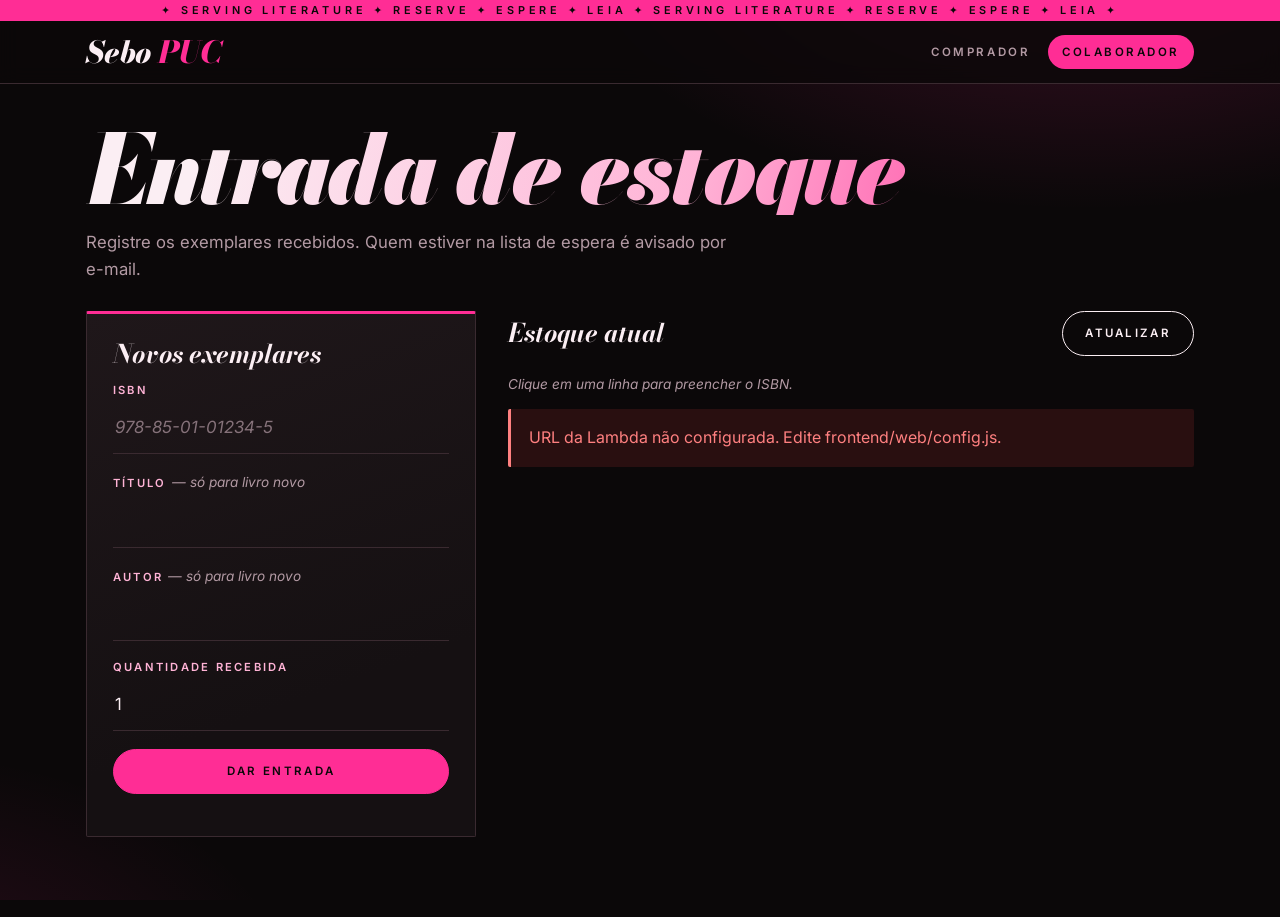
==== frontend/web/colaborador.html @ 69d96991 "frontend divonico" ====
<!doctype html>
<html lang="pt-BR">
<head>
  <meta charset="utf-8">
  <meta name="viewport" content="width=device-width, initial-scale=1">
  <title>Sebo PUC — Colaborador</title>
  <link rel="stylesheet" href="style.css">
</head>
<body>
  <header class="topo">
    <div class="topo-in">
      <a class="marca" href="index.html">Sebo <span>PUC</span></a>
      <nav class="nav">
        <a href="comprador.html">Comprador</a>
        <a class="ativo" href="colaborador.html">Colaborador</a>
      </nav>
    </div>
  </header>

  <main>
    <h1>Entrada de estoque</h1>
    <p class="sub">Registre os exemplares recebidos. Quem estiver na lista de espera é avisado por e-mail.</p>

    <div class="colunas">
      <section class="painel">
        <h2>Novos exemplares</h2>
        <form id="form-entrada">
          <div class="campo">
            <label for="isbn">ISBN</label>
            <input type="text" id="isbn" required placeholder="978-85-01-01234-5">
          </div>
          <div class="campo">
            <label for="titulo">Título <span class="dica">— só para livro novo</span></label>
            <input type="text" id="titulo">
          </div>
          <div class="campo">
            <label for="autor">Autor <span class="dica">— só para livro novo</span></label>
            <input type="text" id="autor">
          </div>
          <div class="campo">
            <label for="quantidade">Quantidade recebida</label>
            <input type="number" id="quantidade" min="1" step="1" value="1" required>
          </div>
          <button class="btn btn-pri" type="submit" id="enviar" style="width:100%">Dar entrada</button>
        </form>
        <div id="resultado" style="margin-top:16px"></div>
      </section>

      <section>
        <div class="barra" style="align-items:center">
          <h2 style="margin:0; flex:1">Estoque atual</h2>
          <button class="btn" id="atualizar" type="button">Atualizar</button>
        </div>
        <p class="dica" style="margin-top:-10px">Clique em uma linha para preencher o ISBN.</p>
        <div id="estado"></div>
        <div class="painel tabela-wrap" id="tabela-painel" hidden>
          <table>
            <thead>
              <tr><th>ISBN</th><th>Título</th><th>Autor</th><th class="num">Estoque</th></tr>
            </thead>
            <tbody id="tabela"></tbody>
          </table>
        </div>
      </section>
    </div>
  </main>

  <script src="config.js"></script>
  <script src="api.js"></script>
  <script>
    const form = document.getElementById("form-entrada");
    const btnEnviar = document.getElementById("enviar");
    const resultado = document.getElementById("resultado");
    const estado = document.getElementById("estado");
    const tabela = document.getElementById("tabela");
    const tabelaPainel = document.getElementById("tabela-painel");

    async function carregar() {
      estado.innerHTML = `<p class="vazio">Carregando…</p>`;
      try {
        const livros = await listarLivros() || [];
        if (!livros.length) {
          tabelaPainel.hidden = true;
          estado.innerHTML = `<p class="vazio">Nenhum livro cadastrado ainda.</p>`;
          return;
        }
        estado.innerHTML = "";
        tabelaPainel.hidden = false;
        tabela.innerHTML = livros.map(l => {
          const qtd = parseInt(l.estoque, 10) || 0;
          return `
            <tr data-isbn="${esc(l.isbn)}">
              <td>${esc(l.isbn)}</td>
              <td>${esc(l.titulo)}</td>
              <td>${esc(l.autor)}</td>
              <td class="num"><span class="selo ${qtd > 0 ? "selo-ok" : "selo-sem"}">${qtd}</span></td>
            </tr>`;
        }).join("");
      } catch (e) {
        tabelaPainel.hidden = true;
        estado.innerHTML = `<div class="aviso aviso-err">${esc(e.message)}</div>`;
      }
    }

    tabela.addEventListener("click", ev => {
      const tr = ev.target.closest("tr[data-isbn]");
      if (!tr) return;
      document.getElementById("isbn").value = tr.dataset.isbn;
      document.getElementById("titulo").value = "";
      document.getElementById("autor").value = "";
      document.getElementById("quantidade").focus();
    });

    form.addEventListener("submit", async ev => {
      ev.preventDefault();
      const dados = {
        isbn: document.getElementById("isbn").value.trim(),
        titulo: document.getElementById("titulo").value.trim(),
        autor: document.getElementById("autor").value.trim(),
        quantidade: parseInt(document.getElementById("quantidade").value, 10) || 1,
      };
      btnEnviar.disabled = true;
      btnEnviar.textContent = "Enviando…";
      resultado.innerHTML = "";
      try {
        const r = await darEntrada(dados);
        const avisados = r.clientesAvisados || [];
        resultado.innerHTML = `
          <div class="aviso aviso-ok">
            <strong>${esc(r.titulo || r.isbn)}</strong><br>
            Estoque disponível: <strong>${esc(r.estoqueApos)}</strong>
            ${avisados.length
              ? `<div style="margin-top:8px">Clientes avisados por e-mail:</div>
                 <ul class="lista-avisados">${avisados.map(e => `<li>${esc(e)}</li>`).join("")}</ul>`
              : `<div style="margin-top:8px">Ninguém na lista de espera.</div>`}
          </div>`;
        form.reset();
        carregar();
      } catch (e) {
        resultado.innerHTML = `<div class="aviso aviso-err">${esc(e.message)}</div>`;
      } finally {
        btnEnviar.disabled = false;
        btnEnviar.textContent = "Dar entrada";
      }
    });

    document.getElementById("atualizar").addEventListener("click", carregar);
    carregar();
  </script>
</body>
</html>
---- frontend/web/style.css ----
/* sebo puc: editorial de moda e ballroom. preto profundo, rosa-choque, didone itálica, pose. */
@import url("https://fonts.googleapis.com/css2?family=Bodoni+Moda:ital,opsz,wght@0,6..96,400..900;1,6..96,400..900&family=Inter:wght@400;500;600&display=swap");

:root {
  --bg: #0b0809;
  --surface: #151012;
  --surface-2: #1f171a;
  --text: #fbeef3;
  --muted: #b39aa4;
  --border: #3a2a30;
  --accent: #ff2d95;
  --accent-2: #ffb3d6;
  --accent-text: #0b0809;
  --ok-bg: rgba(255, 45, 149, .12);  --ok-fg: #ff7ab8;
  --warn-bg: rgba(255, 255, 255, .06); --warn-fg: #cdb7c0;
  --err-bg: rgba(255, 64, 64, .12);  --err-fg: #ff8080;
  --glow: 0 0 0 1px var(--accent), 0 18px 50px -12px rgba(255, 45, 149, .55);
  --radius: 2px;
  --display: "Bodoni Moda", Didot, "Bodoni 72", "Playfair Display", Georgia, serif;
  --sans: Inter, system-ui, -apple-system, "Segoe UI", Roboto, sans-serif;
  color-scheme: dark;
}

* { box-sizing: border-box; }

body {
  margin: 0;
  min-height: 100vh;
  color: var(--text);
  font: 16px/1.6 var(--sans);
  background:
    radial-gradient(900px 500px at 85% -10%, rgba(255, 45, 149, .22), transparent 60%),
    radial-gradient(700px 400px at -10% 110%, rgba(255, 45, 149, .12), transparent 60%),
    var(--bg);
  background-attachment: fixed;
}

::selection { background: var(--accent); color: var(--accent-text); }

a { color: var(--accent); }

/* ---------- topo ---------- */
.topo {
  position: sticky;
  top: 0;
  z-index: 5;
  background: rgba(11, 8, 9, .82);
  backdrop-filter: blur(10px);
  border-bottom: 1px solid var(--border);
}
.topo::before {
  content: "✦ serving literature ✦ reserve ✦ espere ✦ leia ✦ serving literature ✦ reserve ✦ espere ✦ leia ✦";
  display: block;
  overflow: hidden;
  white-space: nowrap;
  text-align: center;
  padding: 5px 0;
  background: var(--accent);
  color: var(--accent-text);
  font: 600 .68rem/1 var(--sans);
  letter-spacing: .35em;
  text-transform: uppercase;
}
.topo-in {
  max-width: 1140px;
  margin: 0 auto;
  padding: 14px 16px;
  display: flex;
  align-items: center;
  gap: 16px;
  flex-wrap: wrap;
}
.marca {
  font-family: var(--display);
  font-style: italic;
  font-weight: 800;
  font-size: 1.9rem;
  line-height: 1;
  letter-spacing: -.02em;
  color: var(--text);
  text-decoration: none;
}
.marca span { color: var(--accent); }
.nav { display: flex; gap: 4px; margin-left: auto; }
.nav a {
  padding: 8px 14px;
  border-radius: 999px;
  color: var(--muted);
  text-decoration: none;
  font-size: .72rem;
  font-weight: 600;
  letter-spacing: .22em;
  text-transform: uppercase;
  transition: color .15s, background .15s;
}
.nav a:hover { color: var(--text); background: var(--surface-2); }
.nav a.ativo { background: var(--accent); color: var(--accent-text); }

main {
  max-width: 1140px;
  margin: 0 auto;
  padding: 40px 16px 80px;
}

h1 {
  font-family: var(--display);
  font-style: italic;
  font-weight: 900;
  font-size: clamp(2.8rem, 9vw, 6rem);
  line-height: .95;
  letter-spacing: -.035em;
  margin: 0 0 14px;
  background: linear-gradient(100deg, var(--text) 10%, var(--accent-2) 55%, var(--accent) 95%);
  -webkit-background-clip: text;
  background-clip: text;
  color: transparent;
}
h2 {
  font-family: var(--display);
  font-style: italic;
  font-weight: 700;
  font-size: 1.6rem;
  line-height: 1.1;
  margin: 0 0 14px;
}
.sub {
  color: var(--muted);
  margin: 0 0 28px;
  max-width: 60ch;
  font-size: 1.05rem;
}

/* ---------- controles ---------- */
.barra {
  display: flex;
  gap: 12px;
  margin-bottom: 28px;
  flex-wrap: wrap;
  align-items: center;
}
.barra input { flex: 1 1 240px; }

input, button { font: inherit; }

input[type=text], input[type=email], input[type=number], input[type=search] {
  width: 100%;
  padding: 12px 2px;
  border: none;
  border-bottom: 1px solid var(--border);
  border-radius: 0;
  background: transparent;
  color: var(--text);
  font-size: 1.05rem;
  transition: border-color .15s;
}
input::placeholder { color: var(--muted); opacity: .7; font-style: italic; }
input:focus { outline: none; border-bottom-color: var(--accent); box-shadow: 0 1px 0 var(--accent); }

label {
  display: block;
  margin-bottom: 2px;
  font-size: .7rem;
  font-weight: 600;
  letter-spacing: .2em;
  text-transform: uppercase;
  color: var(--accent-2);
}
.campo { margin-bottom: 18px; }
.dica { color: var(--muted); font-size: .85rem; font-weight: 400; letter-spacing: 0; text-transform: none; font-style: italic; }

.btn {
  padding: 12px 22px;
  border-radius: 999px;
  border: 1px solid var(--text);
  background: transparent;
  color: var(--text);
  cursor: pointer;
  font-size: .72rem;
  font-weight: 600;
  letter-spacing: .2em;
  text-transform: uppercase;
  white-space: nowrap;
  transition: background .15s, color .15s, transform .15s, box-shadow .15s;
}
.btn:hover { background: var(--text); color: var(--bg); }
.btn:active { transform: scale(.97); }
.btn-pri { background: var(--accent); border-color: var(--accent); color: var(--accent-text); }
.btn-pri:hover { background: var(--accent); color: var(--accent-text); box-shadow: 0 0 28px rgba(255, 45, 149, .6); transform: translateY(-1px); }
.btn:disabled { opacity: .55; cursor: progress; transform: none; box-shadow: none; }

/* ---------- cards de livro ---------- */
.grade {
  display: grid;
  grid-template-columns: repeat(auto-fill, minmax(250px, 1fr));
  gap: 22px;
}
.livro {
  position: relative;
  background: linear-gradient(160deg, var(--surface-2), var(--surface) 60%);
  border: 1px solid var(--border);
  border-radius: var(--radius);
  padding: 22px 20px 18px;
  display: flex;
  flex-direction: column;
  gap: 6px;
  transition: transform .25s cubic-bezier(.2, .8, .2, 1.2), box-shadow .25s, border-color .25s;
}
.livro::before {
  content: "";
  position: absolute;
  inset: 0 0 auto 0;
  height: 3px;
  background: linear-gradient(90deg, var(--accent), var(--accent-2));
  transform: scaleX(0);
  transform-origin: left;
  transition: transform .3s;
}
.livro:hover { transform: translateY(-6px) rotate(-.8deg); box-shadow: var(--glow); border-color: transparent; }
.livro:hover::before { transform: scaleX(1); }
.livro h3 {
  font-family: var(--display);
  font-style: italic;
  font-weight: 800;
  font-size: 1.65rem;
  line-height: 1.05;
  letter-spacing: -.02em;
  margin: 0 0 4px;
}
.livro .autor { margin: 0; color: var(--accent-2); }
.livro .meta {
  color: var(--muted);
  font-size: .72rem;
  letter-spacing: .14em;
  text-transform: uppercase;
  margin: 0;
}
.livro .rodape {
  margin-top: auto;
  padding-top: 16px;
  display: flex;
  align-items: center;
  justify-content: space-between;
  gap: 10px;
  flex-wrap: wrap;
}
.livro .rodape .btn { flex: 1 1 auto; white-space: normal; line-height: 1.4; }

.selo {
  display: inline-block;
  padding: 4px 10px;
  border-radius: 999px;
  font-size: .66rem;
  font-weight: 600;
  letter-spacing: .16em;
  text-transform: uppercase;
}
.selo-ok { background: var(--ok-bg); color: var(--ok-fg); border: 1px solid rgba(255, 45, 149, .45); }
.selo-sem { background: var(--warn-bg); color: var(--warn-fg); border: 1px dashed var(--border); }

/* ---------- avisos ---------- */
.aviso {
  padding: 16px 18px;
  border-radius: var(--radius);
  margin-bottom: 20px;
  border-left: 3px solid currentColor;
  animation: entra .4s cubic-bezier(.2, .8, .2, 1.2);
}
.aviso strong { font-family: var(--display); font-style: italic; font-size: 1.3rem; margin-right: 6px; }
.aviso-ok { background: var(--ok-bg); color: var(--ok-fg); }
.aviso-warn { background: var(--warn-bg); color: var(--warn-fg); }
.aviso-err { background: var(--err-bg); color: var(--err-fg); }
.aviso code { font-size: .82rem; word-break: break-all; color: var(--text); }
.vazio { color: var(--muted); text-align: center; padding: 48px 0; font-family: var(--display); font-style: italic; font-size: 1.3rem; }

@keyframes entra {
  from { opacity: 0; transform: translateY(-8px) scale(.98); }
  to   { opacity: 1; transform: none; }
}

/* ---------- painel / tabela (colaborador) ---------- */
.colunas {
  display: grid;
  grid-template-columns: minmax(280px, 390px) 1fr;
  gap: 32px;
  align-items: start;
}
.painel {
  background: linear-gradient(160deg, var(--surface-2), var(--surface) 70%);
  border: 1px solid var(--border);
  border-radius: var(--radius);
  padding: 26px;
}
.colunas > .painel:first-child { border-top: 3px solid var(--accent); }
.tabela-wrap { overflow-x: auto; }
table { width: 100%; border-collapse: collapse; font-size: .95rem; }
th, td { text-align: left; padding: 12px 10px; border-bottom: 1px solid var(--border); }
th {
  color: var(--accent-2);
  font-weight: 600;
  font-size: .66rem;
  letter-spacing: .2em;
  text-transform: uppercase;
}
td:nth-child(2) { font-family: var(--display); font-style: italic; font-size: 1.08rem; }
td.num, th.num { text-align: right; }
tbody tr { cursor: pointer; transition: background .15s; }
tbody tr:hover { background: rgba(255, 45, 149, .08); }
tbody tr:hover td:first-child { box-shadow: inset 3px 0 0 var(--accent); }
.lista-avisados { margin: 6px 0 0; padding-left: 20px; }

/* ---------- modal ---------- */
dialog {
  border: 1px solid var(--border);
  border-top: 3px solid var(--accent);
  border-radius: var(--radius);
  padding: 0;
  width: min(460px, calc(100vw - 32px));
  background: var(--surface);
  color: var(--text);
  box-shadow: 0 30px 80px -10px rgba(255, 45, 149, .35);
}
dialog[open] { animation: entra .35s cubic-bezier(.2, .8, .2, 1.2); }
dialog::backdrop { background: rgba(5, 2, 4, .78); backdrop-filter: blur(4px); }
dialog form { padding: 28px; }
dialog h2 { font-size: 2.1rem; margin-bottom: 4px; }
.acoes { display: flex; gap: 10px; justify-content: flex-end; margin-top: 22px; }

/* ---------- landing ---------- */
.escolha {
  display: grid;
  grid-template-columns: repeat(auto-fit, minmax(260px, 1fr));
  gap: 22px;
  margin-top: 36px;
}
.escolha a {
  position: relative;
  display: block;
  padding: 40px 30px 34px;
  background: linear-gradient(160deg, var(--surface-2), var(--surface) 65%);
  border: 1px solid var(--border);
  border-radius: var(--radius);
  color: var(--text);
  text-decoration: none;
  overflow: hidden;
  transition: transform .25s cubic-bezier(.2, .8, .2, 1.2), box-shadow .25s, border-color .25s;
}
.escolha a::after {
  content: "→";
  position: absolute;
  right: 26px;
  bottom: 22px;
  font-size: 1.6rem;
  color: var(--accent);
  transition: transform .25s;
}
.escolha a:hover { transform: translateY(-6px) rotate(-.6deg); box-shadow: var(--glow); border-color: transparent; }
.escolha a:hover::after { transform: translateX(6px); }
.escolha strong {
  display: block;
  font-family: var(--display);
  font-style: italic;
  font-weight: 900;
  font-size: 2.6rem;
  line-height: 1;
  letter-spacing: -.03em;
  margin-bottom: 12px;
}
.escolha span { color: var(--muted); display: block; max-width: 34ch; }

@media (max-width: 760px) {
  .colunas { grid-template-columns: 1fr; }
  .nav { margin-left: 0; }
}

@media (prefers-reduced-motion: reduce) {
  *, *::before, *::after { animation: none !important; transition: none !important; }
}
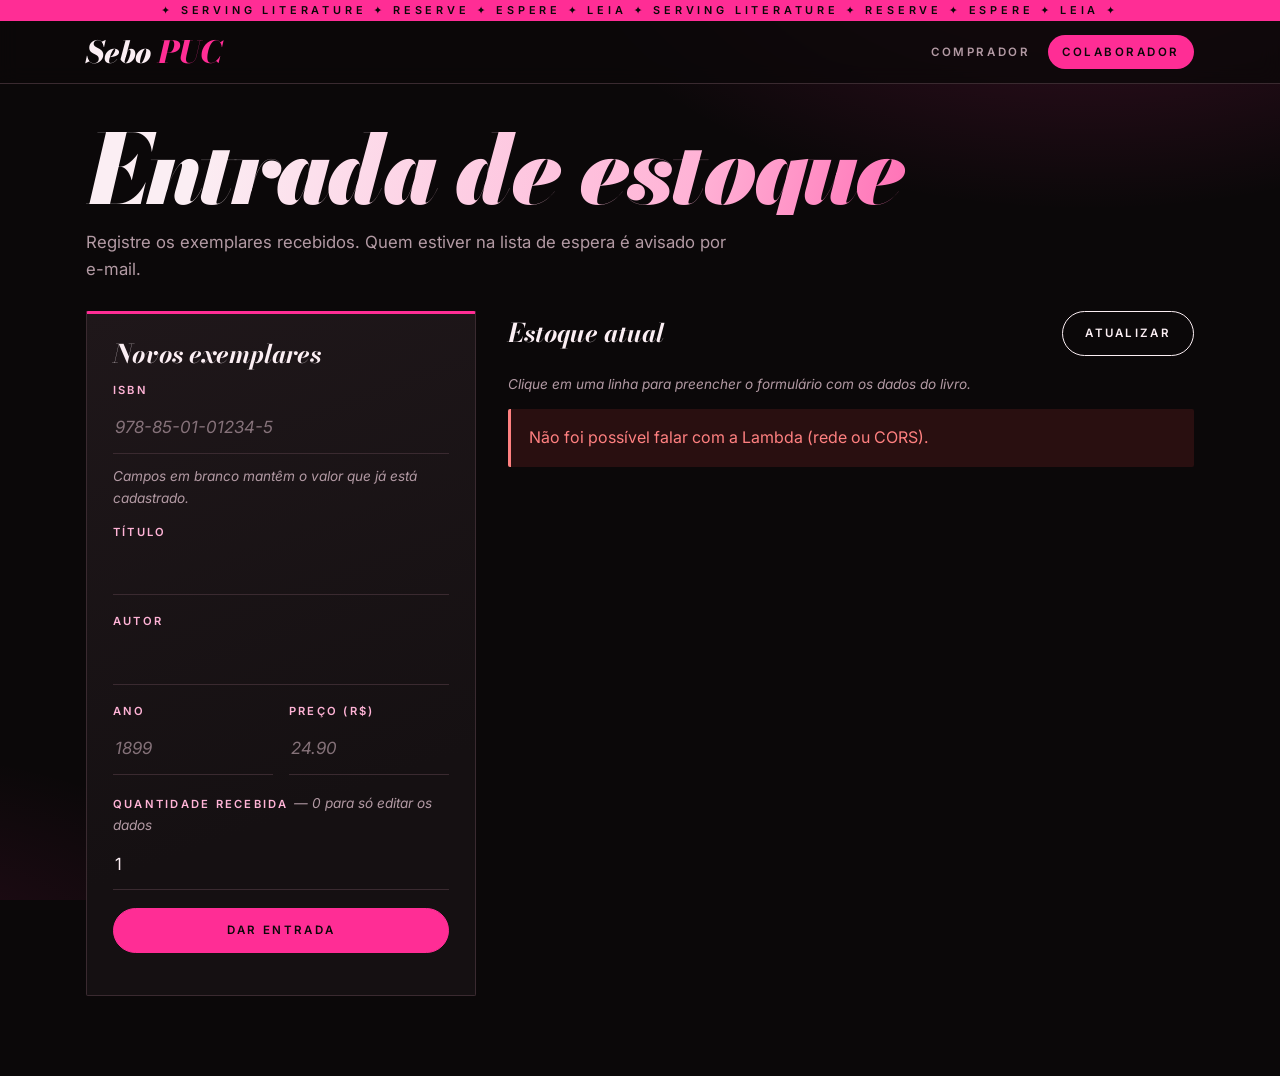
==== commit aaac51c7: "botar front de acordo com o db" ====
--- a/frontend/web/colaborador.html
+++ b/frontend/web/colaborador.html
@@ -29,17 +29,28 @@
             <label for="isbn">ISBN</label>
             <input type="text" id="isbn" required placeholder="978-85-01-01234-5">
           </div>
+          <p class="dica" style="margin:-6px 0 14px">Campos em branco mantêm o valor que já está cadastrado.</p>
           <div class="campo">
-            <label for="titulo">Título <span class="dica">— só para livro novo</span></label>
+            <label for="titulo">Título</label>
             <input type="text" id="titulo">
           </div>
           <div class="campo">
-            <label for="autor">Autor <span class="dica">— só para livro novo</span></label>
+            <label for="autor">Autor</label>
             <input type="text" id="autor">
           </div>
+          <div class="campo-duplo">
+            <div class="campo">
+              <label for="ano">Ano</label>
+              <input type="number" id="ano" step="1" placeholder="1899">
+            </div>
+            <div class="campo">
+              <label for="preco">Preço (R$)</label>
+              <input type="number" id="preco" min="0" step="0.01" placeholder="24.90">
+            </div>
+          </div>
           <div class="campo">
-            <label for="quantidade">Quantidade recebida</label>
-            <input type="number" id="quantidade" min="1" step="1" value="1" required>
+            <label for="quantidade">Quantidade recebida <span class="dica">— 0 para só editar os dados</span></label>
+            <input type="number" id="quantidade" min="0" step="1" value="1" required>
           </div>
           <button class="btn btn-pri" type="submit" id="enviar" style="width:100%">Dar entrada</button>
         </form>
@@ -51,12 +62,12 @@
           <h2 style="margin:0; flex:1">Estoque atual</h2>
           <button class="btn" id="atualizar" type="button">Atualizar</button>
         </div>
-        <p class="dica" style="margin-top:-10px">Clique em uma linha para preencher o ISBN.</p>
+        <p class="dica" style="margin-top:-10px">Clique em uma linha para preencher o formulário com os dados do livro.</p>
         <div id="estado"></div>
         <div class="painel tabela-wrap" id="tabela-painel" hidden>
           <table>
             <thead>
-              <tr><th>ISBN</th><th>Título</th><th>Autor</th><th class="num">Estoque</th></tr>
+              <tr><th>ISBN</th><th>Título</th><th>Autor</th><th class="num">Ano</th><th class="num">Preço</th><th class="num">Estoque</th></tr>
             </thead>
             <tbody id="tabela"></tbody>
           </table>
@@ -74,11 +85,13 @@
     const estado = document.getElementById("estado");
     const tabela = document.getElementById("tabela");
     const tabelaPainel = document.getElementById("tabela-painel");
+    const campo = id => document.getElementById(id);
+    let livros = [];
 
     async function carregar() {
       estado.innerHTML = `<p class="vazio">Carregando…</p>`;
       try {
-        const livros = await listarLivros() || [];
+        livros = await listarLivros() || [];
         if (!livros.length) {
           tabelaPainel.hidden = true;
           estado.innerHTML = `<p class="vazio">Nenhum livro cadastrado ainda.</p>`;
@@ -93,6 +106,8 @@
               <td>${esc(l.isbn)}</td>
               <td>${esc(l.titulo)}</td>
               <td>${esc(l.autor)}</td>
+              <td class="num">${esc(l.ano ?? "")}</td>
+              <td class="num" style="white-space:nowrap">${esc(formatarPreco(l.preco))}</td>
               <td class="num"><span class="selo ${qtd > 0 ? "selo-ok" : "selo-sem"}">${qtd}</span></td>
             </tr>`;
         }).join("");
@@ -105,19 +120,26 @@
     tabela.addEventListener("click", ev => {
       const tr = ev.target.closest("tr[data-isbn]");
       if (!tr) return;
-      document.getElementById("isbn").value = tr.dataset.isbn;
-      document.getElementById("titulo").value = "";
-      document.getElementById("autor").value = "";
-      document.getElementById("quantidade").focus();
+      const l = livros.find(x => String(x.isbn) === tr.dataset.isbn) || { isbn: tr.dataset.isbn };
+      campo("isbn").value = l.isbn;
+      campo("titulo").value = l.titulo ?? "";
+      campo("autor").value = l.autor ?? "";
+      campo("ano").value = l.ano ?? "";
+      campo("preco").value = l.preco ?? "";
+      campo("quantidade").focus();
+      campo("quantidade").select();
     });
 
     form.addEventListener("submit", async ev => {
       ev.preventDefault();
+      const qtd = parseInt(campo("quantidade").value, 10);
       const dados = {
-        isbn: document.getElementById("isbn").value.trim(),
-        titulo: document.getElementById("titulo").value.trim(),
-        autor: document.getElementById("autor").value.trim(),
-        quantidade: parseInt(document.getElementById("quantidade").value, 10) || 1,
+        isbn: campo("isbn").value.trim(),
+        titulo: campo("titulo").value.trim(),
+        autor: campo("autor").value.trim(),
+        ano: campo("ano").value.trim(),
+        preco: campo("preco").value.trim(),
+        quantidade: Number.isNaN(qtd) ? 1 : qtd,
       };
       btnEnviar.disabled = true;
       btnEnviar.textContent = "Enviando…";
@@ -127,8 +149,14 @@
         const avisados = r.clientesAvisados || [];
         resultado.innerHTML = `
           <div class="aviso aviso-ok">
-            <strong>${esc(r.titulo || r.isbn)}</strong><br>
-            Estoque disponível: <strong>${esc(r.estoqueApos)}</strong>
+            <strong>${esc(r.titulo || r.isbn)}</strong>
+            <dl class="ficha">
+              <dt>ISBN</dt><dd>${esc(r.isbn)}</dd>
+              <dt>Autor</dt><dd>${esc(r.autor || "—")}</dd>
+              <dt>Ano</dt><dd>${esc(r.ano ?? "—")}</dd>
+              <dt>Preço</dt><dd>${esc(formatarPreco(r.preco) || "—")}</dd>
+              <dt>Estoque</dt><dd>${esc(r.estoqueApos)} disponível</dd>
+            </dl>
             ${avisados.length
               ? `<div style="margin-top:8px">Clientes avisados por e-mail:</div>
                  <ul class="lista-avisados">${avisados.map(e => `<li>${esc(e)}</li>`).join("")}</ul>`
--- a/frontend/web/style.css
+++ b/frontend/web/style.css
@@ -270,6 +270,22 @@
 .aviso-warn { background: var(--warn-bg); color: var(--warn-fg); }
 .aviso-err { background: var(--err-bg); color: var(--err-fg); }
 .aviso code { font-size: .82rem; word-break: break-all; color: var(--text); }
+.ficha {
+  display: grid;
+  grid-template-columns: auto 1fr;
+  gap: 4px 16px;
+  margin: 12px 0 0;
+}
+.ficha dt {
+  font-size: .66rem;
+  font-weight: 600;
+  letter-spacing: .18em;
+  text-transform: uppercase;
+  opacity: .75;
+  align-self: center;
+}
+.ficha dd { margin: 0; color: var(--text); word-break: break-word; }
+.campo-duplo { display: grid; grid-template-columns: 1fr 1fr; gap: 0 16px; }
 .vazio { color: var(--muted); text-align: center; padding: 48px 0; font-family: var(--display); font-style: italic; font-size: 1.3rem; }
 
 @keyframes entra {
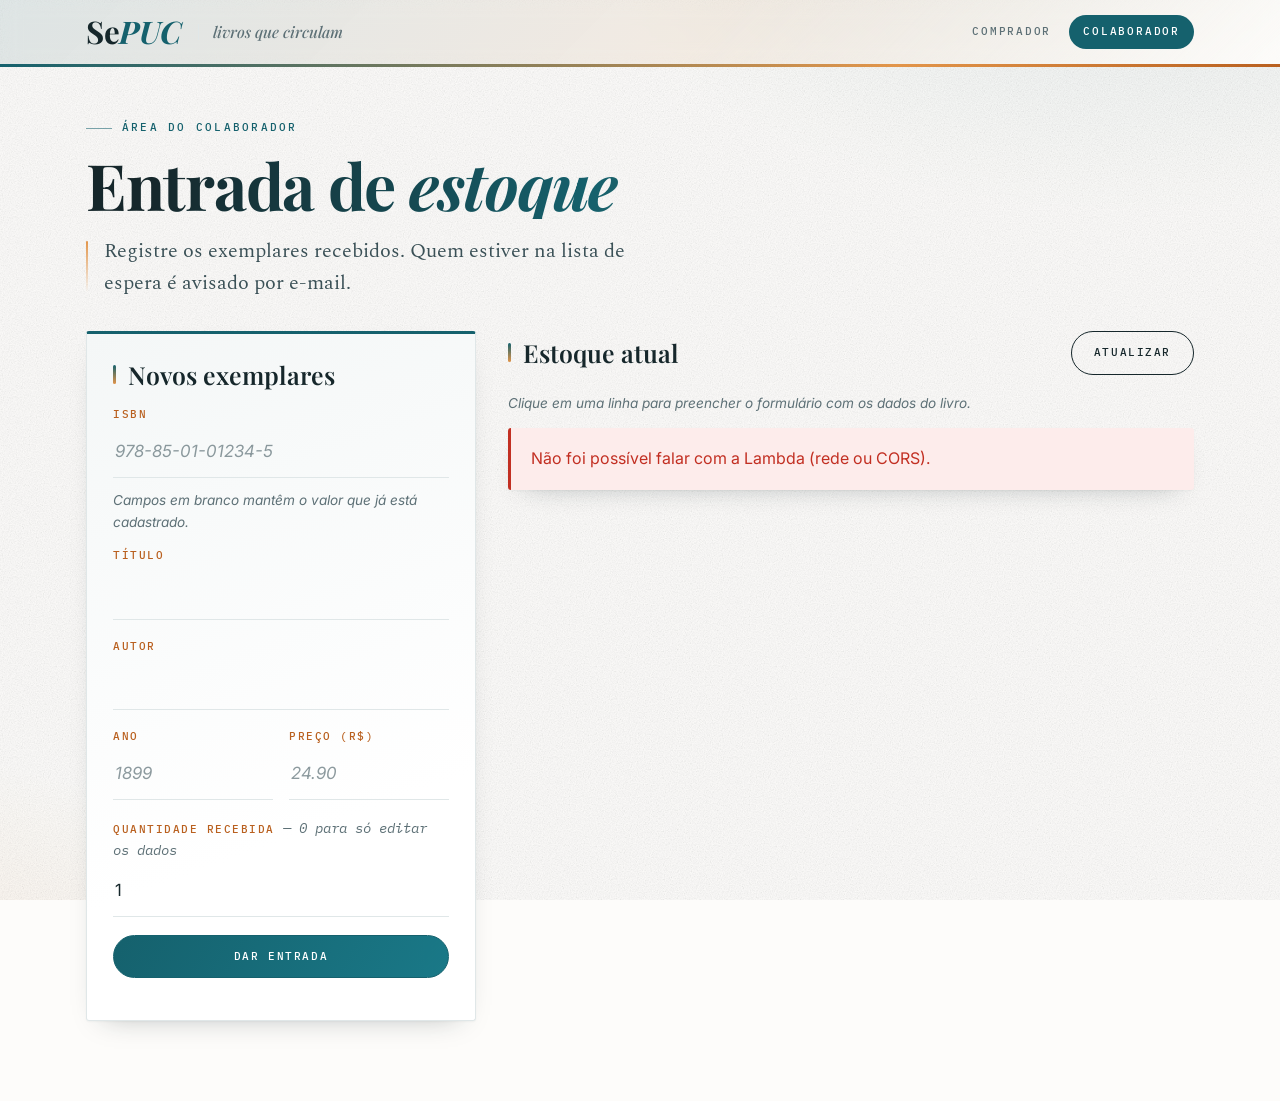
==== commit 5bf4eaf7: "Renomeia para SePUC e refaz o visual do site Fundo branco no lugar do tema escuro, paleta teal + amb" ====
--- a/frontend/web/colaborador.html
+++ b/frontend/web/colaborador.html
@@ -3,13 +3,14 @@
 <head>
   <meta charset="utf-8">
   <meta name="viewport" content="width=device-width, initial-scale=1">
-  <title>Sebo PUC — Colaborador</title>
+  <title>SePUC — Colaborador</title>
   <link rel="stylesheet" href="style.css">
 </head>
 <body>
   <header class="topo">
     <div class="topo-in">
-      <a class="marca" href="index.html">Sebo <span>PUC</span></a>
+      <a class="marca" href="index.html">Se<span>PUC</span></a>
+      <span class="marca-nota">livros que circulam</span>
       <nav class="nav">
         <a href="comprador.html">Comprador</a>
         <a class="ativo" href="colaborador.html">Colaborador</a>
@@ -18,7 +19,8 @@
   </header>
 
   <main>
-    <h1>Entrada de estoque</h1>
+    <p class="kicker">Área do colaborador</p>
+    <h1>Entrada de <em>estoque</em></h1>
     <p class="sub">Registre os exemplares recebidos. Quem estiver na lista de espera é avisado por e-mail.</p>
 
     <div class="colunas">
--- a/frontend/web/style.css
+++ b/frontend/web/style.css
@@ -1,36 +1,50 @@
-/* sebo puc: editorial de moda e ballroom. preto profundo, rosa-choque, didone itálica, pose. */
-@import url("https://fonts.googleapis.com/css2?family=Bodoni+Moda:ital,opsz,wght@0,6..96,400..900;1,6..96,400..900&family=Inter:wght@400;500;600&display=swap");
+/* sepuc: livraria online. Playfair Display + Inter + IBM Plex Mono, teal & âmbar, papel texturizado. */
+@import url("https://fonts.googleapis.com/css2?family=IBM+Plex+Mono:wght@400;500&family=Inter:wght@400;500;600;700&family=Playfair+Display:ital,wght@0,500;0,600;0,700;0,800;1,500;1,600;1,700&family=Spectral:ital,wght@0,400;0,500;1,400&display=swap");
 
 :root {
-  --bg: #0b0809;
-  --surface: #151012;
-  --surface-2: #1f171a;
-  --text: #fbeef3;
-  --muted: #b39aa4;
-  --border: #3a2a30;
-  --accent: #ff2d95;
-  --accent-2: #ffb3d6;
-  --accent-text: #0b0809;
-  --ok-bg: rgba(255, 45, 149, .12);  --ok-fg: #ff7ab8;
-  --warn-bg: rgba(255, 255, 255, .06); --warn-fg: #cdb7c0;
-  --err-bg: rgba(255, 64, 64, .12);  --err-fg: #ff8080;
-  --glow: 0 0 0 1px var(--accent), 0 18px 50px -12px rgba(255, 45, 149, .55);
-  --radius: 2px;
-  --display: "Bodoni Moda", Didot, "Bodoni 72", "Playfair Display", Georgia, serif;
+  --bg: #fdfcfa;
+  --surface: #ffffff;
+  --surface-2: #f4f7f7;
+  --text: #16272b;
+  --texto-apoio: #3b5157;   /* linhas de apoio: legível, mais leve que o corpo */
+  --muted: #5d7076;
+  --border: #e0e7e8;
+  --accent: #15616d;        /* teal profundo: botões, links, marca */
+  --accent-soft: #1a7a89;   /* teal claro: fim do degradê */
+  --accent-2: #b9601f;      /* âmbar queimado: contraste seguro em texto pequeno */
+  --accent-2-soft: #e2954a; /* âmbar claro: só decorativo */
+  --accent-text: #ffffff;
+  --ok-bg: #e4f6ef;   --ok-fg: #0e8a62;
+  --warn-bg: #fdf3e6; --warn-fg: #a3620c;
+  --err-bg: #fdeceb;  --err-fg: #c22f22;
+  --sombra: 0 1px 2px rgba(22, 39, 43, .04), 0 12px 28px -18px rgba(22, 39, 43, .35);
+  --glow: 0 0 0 1px rgba(21, 97, 109, .3), 0 18px 40px -16px rgba(21, 97, 109, .45);
+  --radius: 3px;
+  --display: "Playfair Display", "Iowan Old Style", Georgia, Cambria, serif;
+  --leitura: Spectral, "Iowan Old Style", Georgia, Cambria, serif;
   --sans: Inter, system-ui, -apple-system, "Segoe UI", Roboto, sans-serif;
-  color-scheme: dark;
+  --mono: "IBM Plex Mono", ui-monospace, SFMono-Regular, Menlo, Consolas, monospace;
+  --mola: cubic-bezier(.2, .8, .2, 1);
+  --papel:
+    url("data:image/svg+xml,%3Csvg xmlns='http://www.w3.org/2000/svg' width='180' height='180'%3E%3Cfilter id='g'%3E%3CfeTurbulence type='fractalNoise' baseFrequency='0.85' numOctaves='3' stitchTiles='stitch'/%3E%3CfeColorMatrix type='saturate' values='0'/%3E%3C/filter%3E%3Crect width='180' height='180' filter='url(%23g)' opacity='0.26'/%3E%3C/svg%3E");
+  color-scheme: light;
 }
 
 * { box-sizing: border-box; }
+
+html { scrollbar-color: #c2d2d4 var(--surface-2); }
 
 body {
   margin: 0;
   min-height: 100vh;
+  display: flex;
+  flex-direction: column;
   color: var(--text);
   font: 16px/1.6 var(--sans);
   background:
-    radial-gradient(900px 500px at 85% -10%, rgba(255, 45, 149, .22), transparent 60%),
-    radial-gradient(700px 400px at -10% 110%, rgba(255, 45, 149, .12), transparent 60%),
+    var(--papel),
+    radial-gradient(900px 520px at 88% -12%, rgba(21, 97, 109, .10), transparent 62%),
+    radial-gradient(760px 420px at -12% 112%, rgba(226, 149, 74, .12), transparent 62%),
     var(--bg);
   background-attachment: fixed;
 }
@@ -38,33 +52,40 @@
 ::selection { background: var(--accent); color: var(--accent-text); }
 
 a { color: var(--accent); }
+
+:focus-visible {
+  outline: 2px solid var(--accent);
+  outline-offset: 3px;
+  border-radius: 3px;
+}
+
+::-webkit-scrollbar { width: 11px; height: 11px; }
+::-webkit-scrollbar-track { background: var(--surface-2); }
+::-webkit-scrollbar-thumb {
+  background: #c2d2d4;
+  border-radius: 99px;
+  border: 3px solid var(--surface-2);
+}
+::-webkit-scrollbar-thumb:hover { background: var(--accent); }
 
 /* ---------- topo ---------- */
 .topo {
   position: sticky;
   top: 0;
   z-index: 5;
-  background: rgba(11, 8, 9, .82);
+  background: linear-gradient(135deg, rgba(21, 97, 109, .10), rgba(226, 149, 74, .09) 55%, rgba(253, 252, 250, .95));
   backdrop-filter: blur(10px);
-  border-bottom: 1px solid var(--border);
-}
-.topo::before {
-  content: "✦ serving literature ✦ reserve ✦ espere ✦ leia ✦ serving literature ✦ reserve ✦ espere ✦ leia ✦";
+}
+.topo::after {
+  content: "";
   display: block;
-  overflow: hidden;
-  white-space: nowrap;
-  text-align: center;
-  padding: 5px 0;
-  background: var(--accent);
-  color: var(--accent-text);
-  font: 600 .68rem/1 var(--sans);
-  letter-spacing: .35em;
-  text-transform: uppercase;
+  height: 3px;
+  background: linear-gradient(90deg, var(--accent), var(--accent-2-soft) 70%, var(--accent-2));
 }
 .topo-in {
   max-width: 1140px;
   margin: 0 auto;
-  padding: 14px 16px;
+  padding: 15px 16px;
   display: flex;
   align-items: center;
   gap: 16px;
@@ -72,62 +93,148 @@
 }
 .marca {
   font-family: var(--display);
+  font-weight: 700;
+  font-size: 1.95rem;
+  line-height: 1;
+  letter-spacing: -.015em;
+  color: var(--text);
+  text-decoration: none;
+}
+.marca span {
   font-style: italic;
-  font-weight: 800;
-  font-size: 1.9rem;
+  color: var(--accent);
+  transition: color .25s;
+}
+.marca:hover span { color: var(--accent-2); }
+.marca-nota {
+  align-self: center;
+  padding-left: 14px;
+  border-left: 1px solid var(--border);
+  font-family: var(--display);
+  font-style: italic;
+  font-weight: 500;
+  font-size: .98rem;
   line-height: 1;
-  letter-spacing: -.02em;
-  color: var(--text);
-  text-decoration: none;
-}
-.marca span { color: var(--accent); }
+  color: var(--muted);
+}
+
 .nav { display: flex; gap: 4px; margin-left: auto; }
 .nav a {
+  position: relative;
   padding: 8px 14px;
   border-radius: 999px;
   color: var(--muted);
   text-decoration: none;
-  font-size: .72rem;
-  font-weight: 600;
-  letter-spacing: .22em;
+  font-family: var(--mono);
+  font-size: .7rem;
+  font-weight: 500;
+  letter-spacing: .16em;
   text-transform: uppercase;
-  transition: color .15s, background .15s;
-}
-.nav a:hover { color: var(--text); background: var(--surface-2); }
+  transition: color .2s, background .2s;
+}
+.nav a::after {
+  content: "";
+  position: absolute;
+  left: 50%;
+  bottom: 2px;
+  width: 0;
+  height: 2px;
+  border-radius: 2px;
+  background: var(--accent-2);
+  transform: translateX(-50%);
+  transition: width .25s var(--mola);
+}
+.nav a:hover { color: var(--text); }
+.nav a:hover::after { width: calc(100% - 28px); }
 .nav a.ativo { background: var(--accent); color: var(--accent-text); }
+.nav a.ativo::after { display: none; }
 
 main {
+  flex: 1;
+  width: 100%;
   max-width: 1140px;
   margin: 0 auto;
-  padding: 40px 16px 80px;
+  padding: 44px 16px 80px;
+}
+
+/* ---------- tipografia ---------- */
+.kicker {
+  display: inline-flex;
+  align-items: center;
+  gap: 10px;
+  margin: 0 0 14px;
+  font-family: var(--mono);
+  font-size: .7rem;
+  font-weight: 500;
+  letter-spacing: .2em;
+  text-transform: uppercase;
+  color: var(--accent);
+}
+.kicker::before {
+  content: "";
+  width: 26px;
+  height: 1px;
+  background: currentColor;
+  opacity: .55;
 }
 
 h1 {
   font-family: var(--display);
-  font-style: italic;
-  font-weight: 900;
-  font-size: clamp(2.8rem, 9vw, 6rem);
-  line-height: .95;
-  letter-spacing: -.035em;
-  margin: 0 0 14px;
-  background: linear-gradient(100deg, var(--text) 10%, var(--accent-2) 55%, var(--accent) 95%);
+  font-weight: 700;
+  font-size: clamp(2.4rem, 6.4vw, 4rem);
+  line-height: 1.05;
+  letter-spacing: -.02em;
+  margin: 0 0 16px;
+  background: linear-gradient(100deg, var(--text) 6%, var(--accent) 46%, var(--accent-2) 96%);
   -webkit-background-clip: text;
   background-clip: text;
   color: transparent;
 }
+h1 em { font-style: italic; }
+
 h2 {
-  font-family: var(--display);
-  font-style: italic;
-  font-weight: 700;
-  font-size: 1.6rem;
-  line-height: 1.1;
-  margin: 0 0 14px;
-}
+  position: relative;
+  padding-left: 15px;
+  font-family: var(--display);
+  font-weight: 600;
+  font-size: 1.55rem;
+  line-height: 1.2;
+  margin: 0 0 16px;
+  color: var(--text);
+}
+h2::before {
+  content: "";
+  position: absolute;
+  left: 0;
+  top: .22em;
+  bottom: .22em;
+  width: 3px;
+  border-radius: 2px;
+  background: linear-gradient(var(--accent), var(--accent-2-soft));
+}
+
 .sub {
-  color: var(--muted);
-  margin: 0 0 28px;
-  max-width: 60ch;
-  font-size: 1.05rem;
+  position: relative;
+  margin: 0 0 32px;
+  padding-left: 18px;
+  max-width: 56ch;
+  font-family: var(--leitura);
+  font-style: normal;
+  font-weight: 400;
+  font-size: 1.24rem;
+  line-height: 1.62;
+  letter-spacing: 0;
+  color: var(--texto-apoio);
+}
+.sub::before {
+  content: "";
+  position: absolute;
+  left: 0;
+  top: .34em;
+  bottom: .34em;
+  width: 2px;
+  border-radius: 2px;
+  background: linear-gradient(var(--accent-2-soft), rgba(226, 149, 74, 0));
 }
 
 /* ---------- controles ---------- */
@@ -151,17 +258,19 @@
   background: transparent;
   color: var(--text);
   font-size: 1.05rem;
-  transition: border-color .15s;
+  transition: border-color .2s, box-shadow .2s;
 }
 input::placeholder { color: var(--muted); opacity: .7; font-style: italic; }
+input:hover { border-bottom-color: var(--accent-soft); }
 input:focus { outline: none; border-bottom-color: var(--accent); box-shadow: 0 1px 0 var(--accent); }
 
 label {
   display: block;
-  margin-bottom: 2px;
-  font-size: .7rem;
-  font-weight: 600;
-  letter-spacing: .2em;
+  margin-bottom: 3px;
+  font-family: var(--mono);
+  font-size: .68rem;
+  font-weight: 500;
+  letter-spacing: .14em;
   text-transform: uppercase;
   color: var(--accent-2);
 }
@@ -175,68 +284,90 @@
   background: transparent;
   color: var(--text);
   cursor: pointer;
-  font-size: .72rem;
-  font-weight: 600;
-  letter-spacing: .2em;
+  font-family: var(--mono);
+  font-size: .7rem;
+  font-weight: 500;
+  letter-spacing: .14em;
   text-transform: uppercase;
   white-space: nowrap;
-  transition: background .15s, color .15s, transform .15s, box-shadow .15s;
-}
-.btn:hover { background: var(--text); color: var(--bg); }
-.btn:active { transform: scale(.97); }
-.btn-pri { background: var(--accent); border-color: var(--accent); color: var(--accent-text); }
-.btn-pri:hover { background: var(--accent); color: var(--accent-text); box-shadow: 0 0 28px rgba(255, 45, 149, .6); transform: translateY(-1px); }
+  transition: background .2s, color .2s, border-color .2s, transform .12s var(--mola), box-shadow .25s;
+}
+.btn:hover { background: var(--text); color: var(--bg); border-color: var(--text); transform: translateY(-1px); }
+.btn:active { transform: translateY(1px) scale(.98); }
+.btn-pri {
+  background: linear-gradient(120deg, var(--accent) 0%, var(--accent-soft) 50%, var(--accent) 100%);
+  background-size: 220% 100%;
+  background-position: 0% 50%;
+  border-color: var(--accent);
+  color: var(--accent-text);
+  transition: background-position .5s ease, transform .12s var(--mola), box-shadow .25s;
+}
+.btn-pri:hover {
+  background-position: 100% 50%;
+  color: var(--accent-text);
+  box-shadow: 0 10px 22px -10px rgba(21, 97, 109, .65);
+  transform: translateY(-1px);
+}
 .btn:disabled { opacity: .55; cursor: progress; transform: none; box-shadow: none; }
 
 /* ---------- cards de livro ---------- */
 .grade {
   display: grid;
   grid-template-columns: repeat(auto-fill, minmax(250px, 1fr));
-  gap: 22px;
+  gap: 24px;
 }
 .livro {
   position: relative;
-  background: linear-gradient(160deg, var(--surface-2), var(--surface) 60%);
+  background: linear-gradient(160deg, var(--surface-2), var(--surface) 55%);
   border: 1px solid var(--border);
   border-radius: var(--radius);
-  padding: 22px 20px 18px;
+  padding: 24px 22px 20px 30px;
   display: flex;
   flex-direction: column;
   gap: 6px;
-  transition: transform .25s cubic-bezier(.2, .8, .2, 1.2), box-shadow .25s, border-color .25s;
-}
+  box-shadow: var(--sombra);
+  transition: transform .25s var(--mola), box-shadow .25s, border-color .25s;
+  animation: surge .45s var(--mola) both;
+}
+/* lombada do livro */
 .livro::before {
   content: "";
   position: absolute;
-  inset: 0 0 auto 0;
-  height: 3px;
-  background: linear-gradient(90deg, var(--accent), var(--accent-2));
-  transform: scaleX(0);
-  transform-origin: left;
-  transition: transform .3s;
-}
-.livro:hover { transform: translateY(-6px) rotate(-.8deg); box-shadow: var(--glow); border-color: transparent; }
-.livro:hover::before { transform: scaleX(1); }
+  inset: 0 auto 0 0;
+  width: 9px;
+  border-radius: var(--radius) 0 0 var(--radius);
+  background: linear-gradient(170deg, var(--accent), var(--accent-soft) 55%, var(--accent-2));
+  box-shadow: inset -1px 0 0 rgba(255, 255, 255, .45), inset -3px 0 0 rgba(0, 0, 0, .06);
+  transition: width .25s var(--mola);
+}
+.livro:hover {
+  transform: translateY(-4px);
+  box-shadow: var(--glow);
+  border-color: transparent;
+}
+.livro:hover::before { width: 13px; }
 .livro h3 {
   font-family: var(--display);
   font-style: italic;
-  font-weight: 800;
-  font-size: 1.65rem;
-  line-height: 1.05;
-  letter-spacing: -.02em;
-  margin: 0 0 4px;
-}
-.livro .autor { margin: 0; color: var(--accent-2); }
+  font-weight: 600;
+  font-size: 1.45rem;
+  line-height: 1.18;
+  letter-spacing: -.01em;
+  margin: 0 0 2px;
+  transition: color .25s;
+}
+.livro:hover h3 { color: var(--accent); }
+.livro .autor { margin: 0; color: var(--accent-2); font-size: .95rem; }
 .livro .meta {
+  margin: 2px 0 0;
   color: var(--muted);
+  font-family: var(--mono);
   font-size: .72rem;
-  letter-spacing: .14em;
-  text-transform: uppercase;
-  margin: 0;
+  letter-spacing: .02em;
 }
 .livro .rodape {
   margin-top: auto;
-  padding-top: 16px;
+  padding-top: 18px;
   display: flex;
   align-items: center;
   justify-content: space-between;
@@ -245,48 +376,95 @@
 }
 .livro .rodape .btn { flex: 1 1 auto; white-space: normal; line-height: 1.4; }
 
+/* entrada escalonada dos cards */
+@keyframes surge {
+  from { opacity: 0; transform: translateY(10px); }
+  to   { opacity: 1; transform: none; }
+}
+.livro:nth-child(1) { animation-delay: .02s; }
+.livro:nth-child(2) { animation-delay: .06s; }
+.livro:nth-child(3) { animation-delay: .10s; }
+.livro:nth-child(4) { animation-delay: .14s; }
+.livro:nth-child(5) { animation-delay: .18s; }
+.livro:nth-child(6) { animation-delay: .22s; }
+.livro:nth-child(7) { animation-delay: .26s; }
+.livro:nth-child(8) { animation-delay: .30s; }
+
 .selo {
-  display: inline-block;
-  padding: 4px 10px;
+  display: inline-flex;
+  align-items: center;
+  gap: 6px;
+  padding: 5px 11px;
   border-radius: 999px;
-  font-size: .66rem;
-  font-weight: 600;
-  letter-spacing: .16em;
-  text-transform: uppercase;
-}
-.selo-ok { background: var(--ok-bg); color: var(--ok-fg); border: 1px solid rgba(255, 45, 149, .45); }
-.selo-sem { background: var(--warn-bg); color: var(--warn-fg); border: 1px dashed var(--border); }
+  font-family: var(--mono);
+  font-size: .68rem;
+  font-weight: 500;
+  letter-spacing: .06em;
+  white-space: nowrap;
+  transition: transform .2s var(--mola);
+}
+.selo::before {
+  content: "";
+  width: 6px;
+  height: 6px;
+  border-radius: 50%;
+  background: currentColor;
+  flex: none;
+}
+.livro:hover .selo { transform: translateY(-1px); }
+.selo-ok { background: var(--ok-bg); color: var(--ok-fg); border: 1px solid rgba(14, 138, 98, .3); }
+.selo-sem { background: var(--warn-bg); color: var(--warn-fg); border: 1px dashed rgba(163, 98, 12, .4); }
 
 /* ---------- avisos ---------- */
 .aviso {
-  padding: 16px 18px;
+  padding: 18px 20px;
   border-radius: var(--radius);
-  margin-bottom: 20px;
+  margin-bottom: 22px;
   border-left: 3px solid currentColor;
-  animation: entra .4s cubic-bezier(.2, .8, .2, 1.2);
-}
-.aviso strong { font-family: var(--display); font-style: italic; font-size: 1.3rem; margin-right: 6px; }
+  box-shadow: var(--sombra);
+  animation: entra .4s var(--mola);
+}
+.aviso strong {
+  font-family: var(--display);
+  font-weight: 600;
+  font-size: 1.35rem;
+  margin-right: 6px;
+}
 .aviso-ok { background: var(--ok-bg); color: var(--ok-fg); }
 .aviso-warn { background: var(--warn-bg); color: var(--warn-fg); }
 .aviso-err { background: var(--err-bg); color: var(--err-fg); }
-.aviso code { font-size: .82rem; word-break: break-all; color: var(--text); }
+.aviso code { font-family: var(--mono); font-size: .82rem; word-break: break-all; color: var(--text); }
 .ficha {
   display: grid;
   grid-template-columns: auto 1fr;
-  gap: 4px 16px;
-  margin: 12px 0 0;
+  gap: 6px 18px;
+  margin: 14px 0 0;
+  padding-top: 12px;
+  border-top: 1px solid rgba(22, 39, 43, .12);
 }
 .ficha dt {
+  font-family: var(--mono);
   font-size: .66rem;
-  font-weight: 600;
-  letter-spacing: .18em;
+  font-weight: 500;
+  letter-spacing: .14em;
   text-transform: uppercase;
-  opacity: .75;
+  opacity: .8;
   align-self: center;
 }
 .ficha dd { margin: 0; color: var(--text); word-break: break-word; }
 .campo-duplo { display: grid; grid-template-columns: 1fr 1fr; gap: 0 16px; }
-.vazio { color: var(--muted); text-align: center; padding: 48px 0; font-family: var(--display); font-style: italic; font-size: 1.3rem; }
+.vazio {
+  color: var(--muted);
+  text-align: center;
+  padding: 52px 20px;
+  font-family: var(--display);
+  font-style: italic;
+  font-size: 1.3rem;
+  border: 1px dashed var(--border);
+  border-radius: var(--radius);
+  background: rgba(255, 255, 255, .5);
+  margin: 0;
+}
 
 @keyframes entra {
   from { opacity: 0; transform: translateY(-8px) scale(.98); }
@@ -305,24 +483,34 @@
   border: 1px solid var(--border);
   border-radius: var(--radius);
   padding: 26px;
+  box-shadow: var(--sombra);
 }
 .colunas > .painel:first-child { border-top: 3px solid var(--accent); }
 .tabela-wrap { overflow-x: auto; }
 table { width: 100%; border-collapse: collapse; font-size: .95rem; }
-th, td { text-align: left; padding: 12px 10px; border-bottom: 1px solid var(--border); }
+th, td { text-align: left; padding: 13px 12px; border-bottom: 1px solid var(--border); }
 th {
   color: var(--accent-2);
-  font-weight: 600;
+  font-family: var(--mono);
+  font-weight: 500;
   font-size: .66rem;
-  letter-spacing: .2em;
+  letter-spacing: .14em;
   text-transform: uppercase;
 }
-td:nth-child(2) { font-family: var(--display); font-style: italic; font-size: 1.08rem; }
+td:first-child { font-family: var(--mono); font-size: .84rem; color: var(--muted); white-space: nowrap; }
+td:nth-child(2) {
+  font-family: var(--display);
+  font-style: italic;
+  font-weight: 500;
+  font-size: 1.1rem;
+}
 td.num, th.num { text-align: right; }
-tbody tr { cursor: pointer; transition: background .15s; }
-tbody tr:hover { background: rgba(255, 45, 149, .08); }
-tbody tr:hover td:first-child { box-shadow: inset 3px 0 0 var(--accent); }
-.lista-avisados { margin: 6px 0 0; padding-left: 20px; }
+td.num { font-family: var(--mono); font-variant-numeric: tabular-nums; }
+tbody tr { cursor: pointer; transition: background .2s; }
+tbody tr:hover { background: rgba(21, 97, 109, .06); }
+tbody tr:hover td:first-child { box-shadow: inset 3px 0 0 var(--accent); color: var(--accent); }
+tbody tr:active { background: rgba(21, 97, 109, .11); }
+.lista-avisados { margin: 6px 0 0; padding-left: 20px; font-family: var(--mono); font-size: .85rem; }
 
 /* ---------- modal ---------- */
 dialog {
@@ -333,61 +521,82 @@
   width: min(460px, calc(100vw - 32px));
   background: var(--surface);
   color: var(--text);
-  box-shadow: 0 30px 80px -10px rgba(255, 45, 149, .35);
-}
-dialog[open] { animation: entra .35s cubic-bezier(.2, .8, .2, 1.2); }
-dialog::backdrop { background: rgba(5, 2, 4, .78); backdrop-filter: blur(4px); }
-dialog form { padding: 28px; }
-dialog h2 { font-size: 2.1rem; margin-bottom: 4px; }
-.acoes { display: flex; gap: 10px; justify-content: flex-end; margin-top: 22px; }
+  box-shadow: 0 30px 80px -10px rgba(22, 39, 43, .3);
+}
+dialog[open] { animation: entra .35s var(--mola); }
+dialog::backdrop { background: rgba(22, 39, 43, .45); backdrop-filter: blur(4px); }
+dialog form { padding: 30px; }
+dialog h2 { font-size: 1.9rem; margin-bottom: 6px; }
+dialog .sub { font-size: 1.1rem; margin-bottom: 24px; max-width: none; }
+.acoes { display: flex; gap: 10px; justify-content: flex-end; margin-top: 24px; }
 
 /* ---------- landing ---------- */
 .escolha {
   display: grid;
   grid-template-columns: repeat(auto-fit, minmax(260px, 1fr));
-  gap: 22px;
-  margin-top: 36px;
+  gap: 24px;
+  margin-top: 38px;
 }
 .escolha a {
   position: relative;
   display: block;
-  padding: 40px 30px 34px;
-  background: linear-gradient(160deg, var(--surface-2), var(--surface) 65%);
+  padding: 36px 30px 32px;
+  background: linear-gradient(160deg, var(--surface-2), var(--surface) 62%);
   border: 1px solid var(--border);
   border-radius: var(--radius);
   color: var(--text);
   text-decoration: none;
   overflow: hidden;
-  transition: transform .25s cubic-bezier(.2, .8, .2, 1.2), box-shadow .25s, border-color .25s;
-}
+  box-shadow: var(--sombra);
+  transition: transform .25s var(--mola), box-shadow .25s, border-color .25s;
+}
+.escolha a::before {
+  content: "";
+  position: absolute;
+  inset: 0 0 auto 0;
+  height: 4px;
+  background: linear-gradient(90deg, var(--accent), var(--accent-2-soft));
+  transform: scaleX(0);
+  transform-origin: left;
+  transition: transform .35s var(--mola);
+}
+.escolha a > * { position: relative; }
 .escolha a::after {
   content: "→";
   position: absolute;
-  right: 26px;
-  bottom: 22px;
-  font-size: 1.6rem;
+  right: 28px;
+  bottom: 24px;
+  font-size: 1.5rem;
   color: var(--accent);
-  transition: transform .25s;
-}
-.escolha a:hover { transform: translateY(-6px) rotate(-.6deg); box-shadow: var(--glow); border-color: transparent; }
+  transition: transform .3s var(--mola);
+}
+.escolha a:hover { transform: translateY(-4px); box-shadow: var(--glow); border-color: transparent; }
+.escolha a:hover::before { transform: scaleX(1); }
 .escolha a:hover::after { transform: translateX(6px); }
+.escolha a:active { transform: translateY(-1px) scale(.995); }
 .escolha strong {
   display: block;
   font-family: var(--display);
   font-style: italic;
-  font-weight: 900;
-  font-size: 2.6rem;
-  line-height: 1;
-  letter-spacing: -.03em;
-  margin-bottom: 12px;
-}
-.escolha span { color: var(--muted); display: block; max-width: 34ch; }
+  font-weight: 600;
+  font-size: 1.95rem;
+  line-height: 1.1;
+  letter-spacing: -.01em;
+  margin-bottom: 10px;
+  color: var(--text);
+}
+.escolha span.desc { color: var(--muted); display: block; max-width: 34ch; }
 
 @media (max-width: 760px) {
   .colunas { grid-template-columns: 1fr; }
   .nav { margin-left: 0; }
 }
 
+@media (max-width: 620px) {
+  .marca-nota { display: none; }
+  .sub { font-size: 1.18rem; padding-left: 14px; }
+}
+
 @media (prefers-reduced-motion: reduce) {
   *, *::before, *::after { animation: none !important; transition: none !important; }
 }
